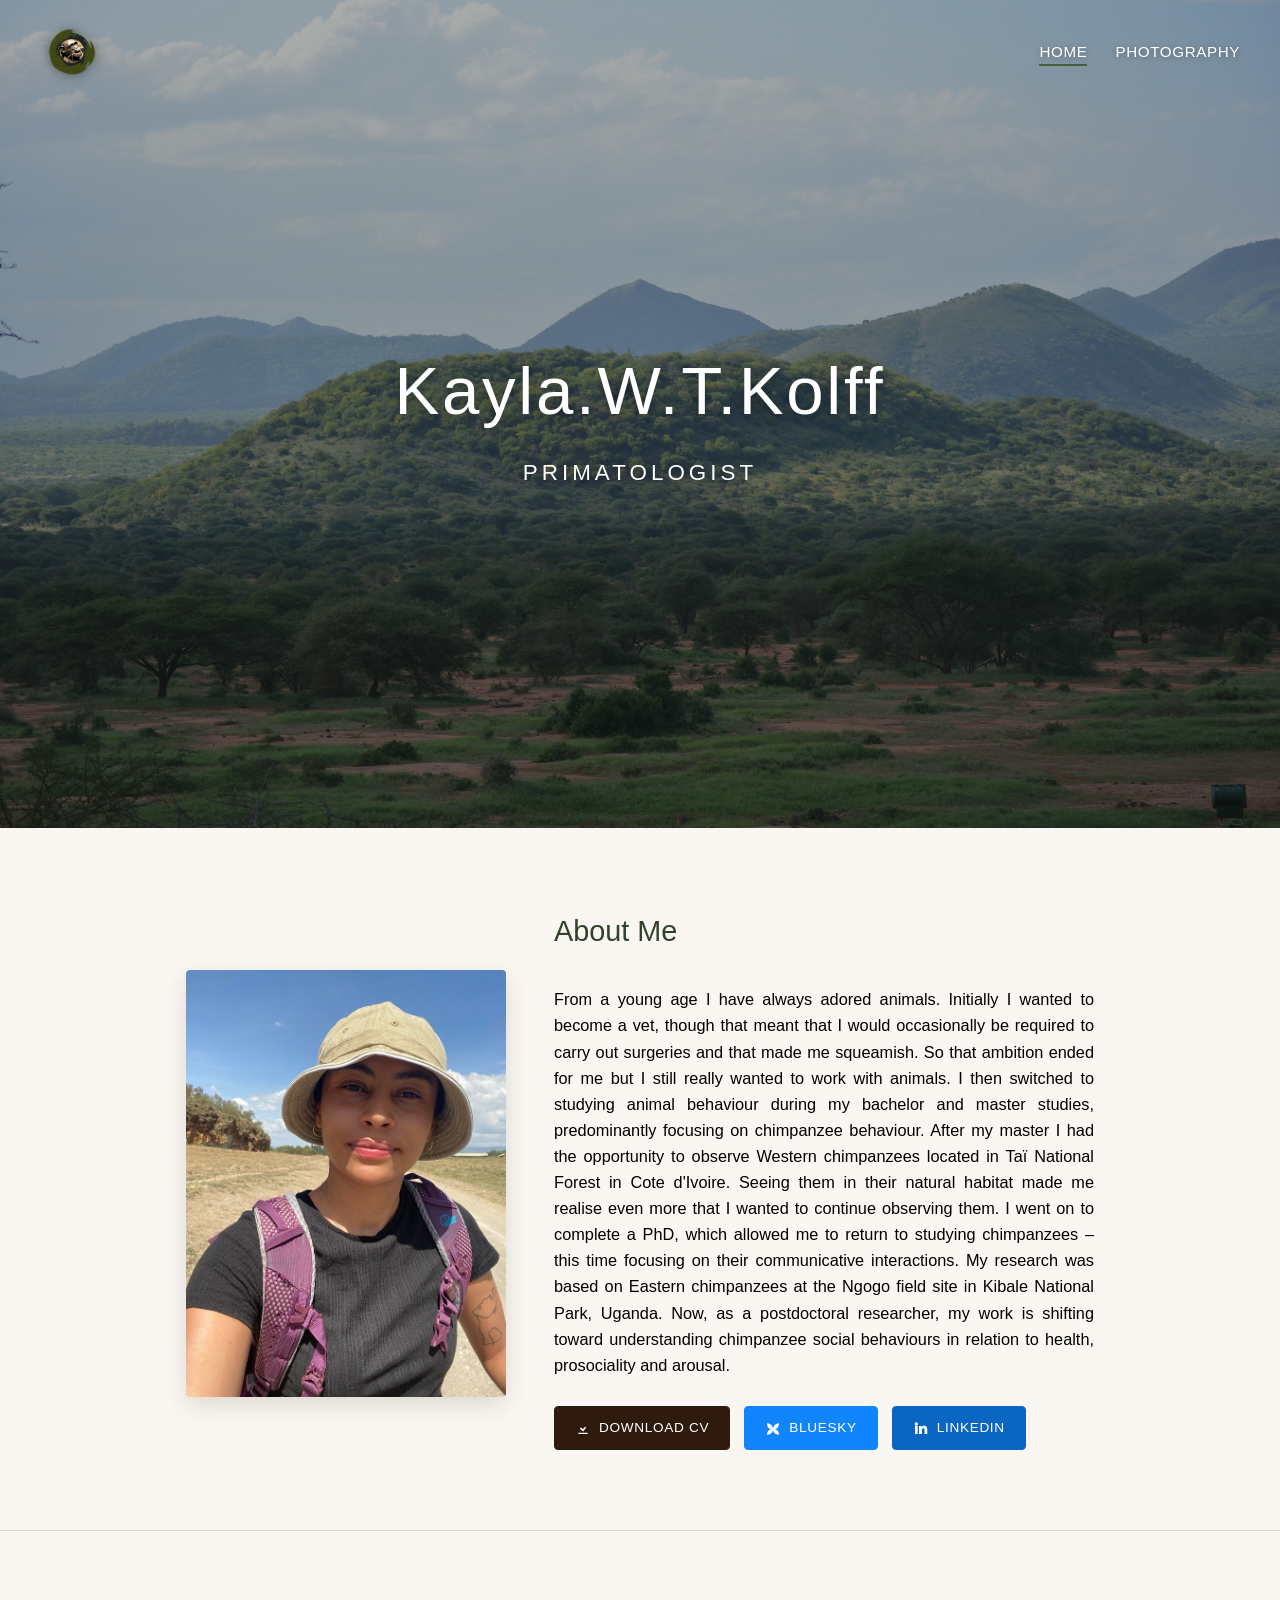
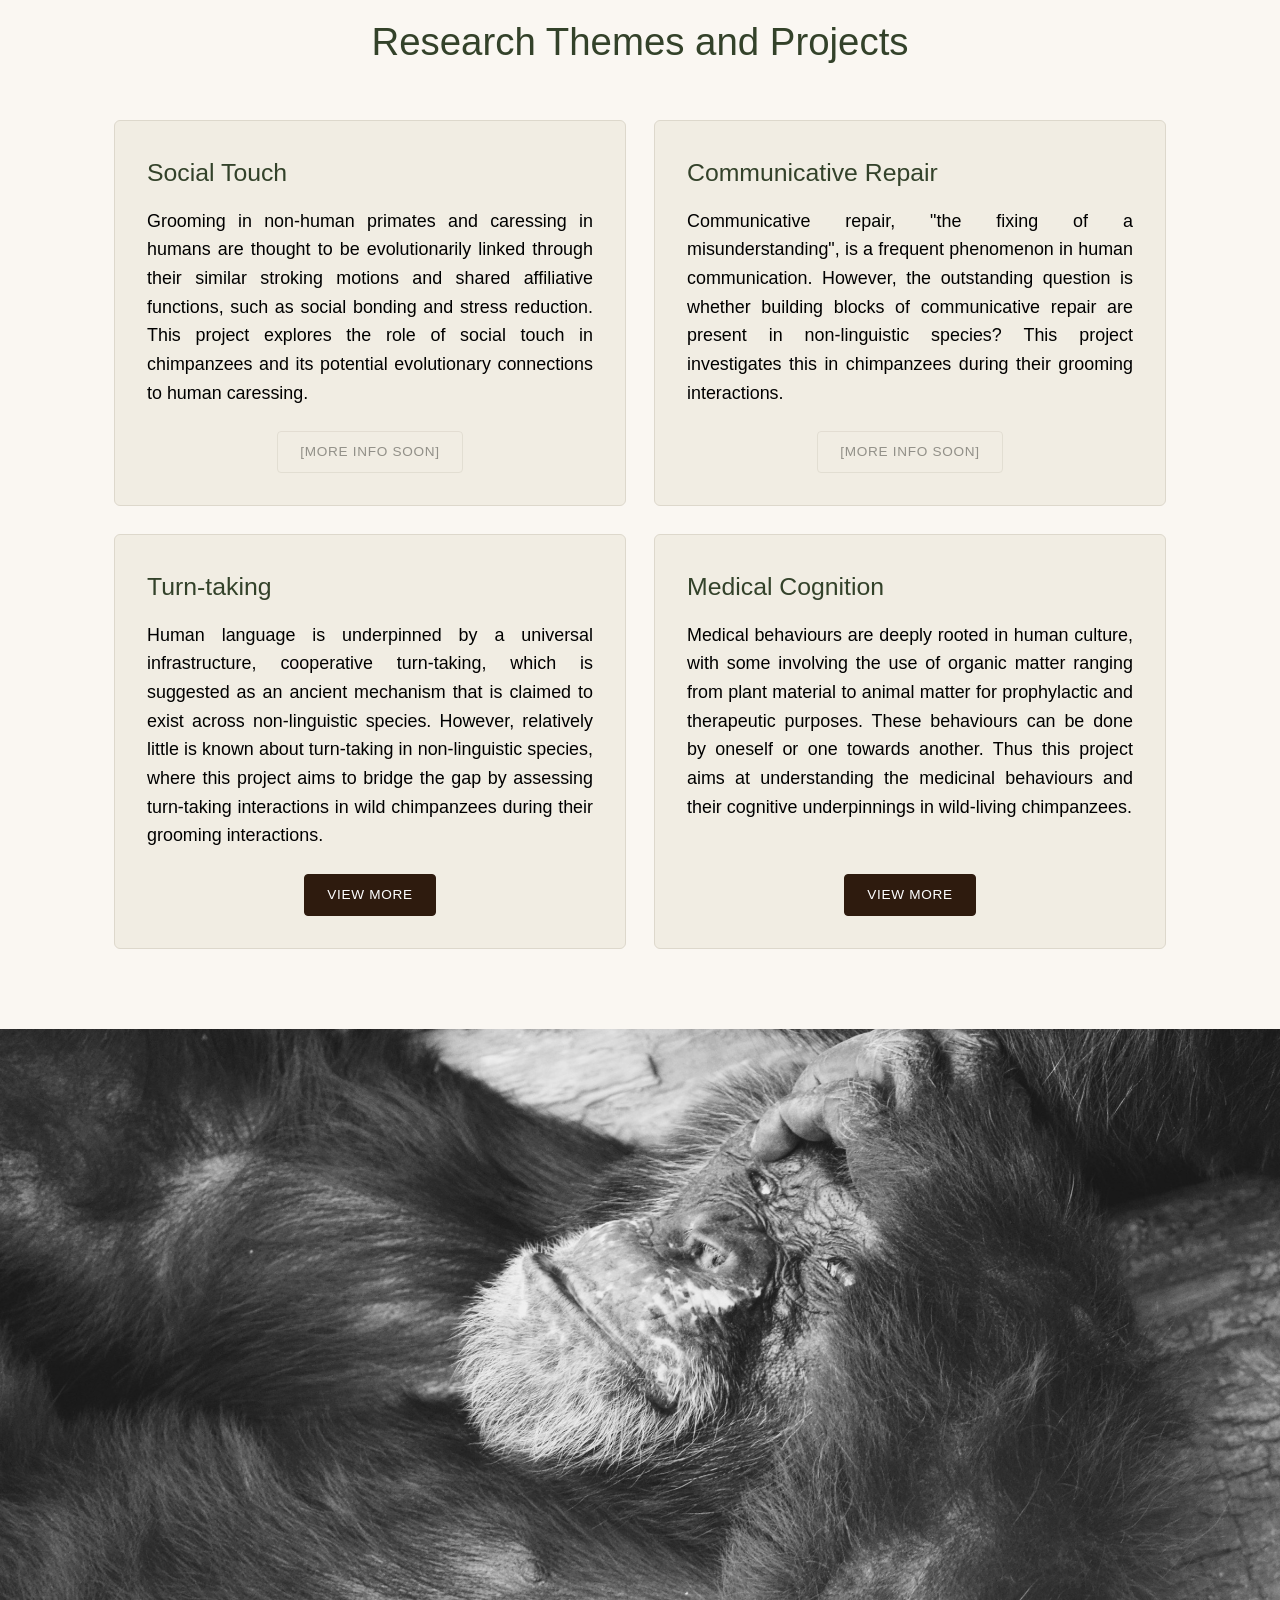
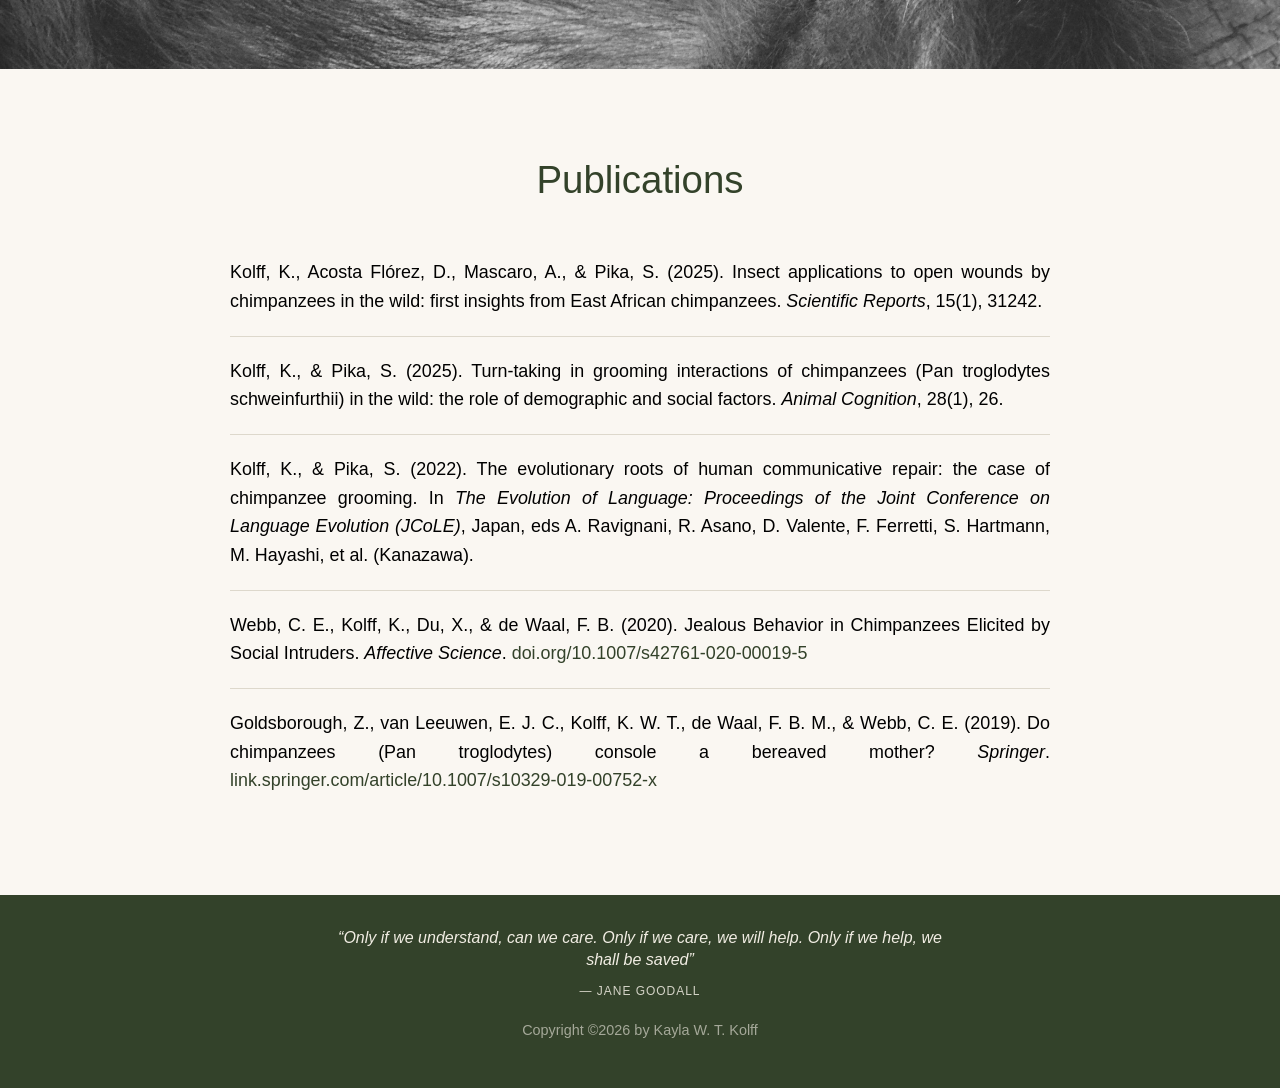
==== index.html @ 03370dca "Build full site: homepage, photography gallery" ====
<!DOCTYPE html>
<html lang="en">
<head>
  <meta charset="UTF-8">
  <meta name="viewport" content="width=device-width, initial-scale=1.0">
  <title>Kayla W. T. Kolff | Primatologist</title>
  <link rel="stylesheet" href="css/style.css">
</head>
<body>

  <nav class="site-nav">
    <div class="container">
      <a href="index.html" class="nav-logo">
        <img src="images/logo.png" alt="Kayla W. T. Kolff logo">
      </a>
      <ul class="nav-links">
        <li><a href="index.html" class="active">Home</a></li>
        <li><a href="photography.html">Photography</a></li>
      </ul>
    </div>
  </nav>

  <!-- Cover -->
  <header class="cover">
    <div class="cover-content">
      <h1>Kayla.W.T.Kolff</h1>
      <p>Primatologist</p>
    </div>
  </header>

  <!-- About Me -->
  <section id="about">
    <div class="container about-grid">
      <h2 class="about-title">About Me</h2>
      <img src="images/portrait.jpg" alt="Portrait of Kayla W. T. Kolff">
      <div class="about-text">
        <p>
          From a young age I have always adored animals. Initially I wanted to become a vet,
          though that meant that I would occasionally be required to carry out surgeries and
          that made me squeamish. So that ambition ended for me but I still really wanted to
          work with animals. I then switched to studying animal behaviour during my bachelor
          and master studies, predominantly focusing on chimpanzee behaviour. After my master
          I had the opportunity to observe Western chimpanzees located in Taï National Forest
          in Cote d'Ivoire. Seeing them in their natural habitat made me realise even more that
          I wanted to continue observing them. I went on to complete a PhD, which allowed me to
          return to studying chimpanzees – this time focusing on their communicative
          interactions. My research was based on Eastern chimpanzees at the Ngogo field site in
          Kibale National Park, Uganda. Now, as a postdoctoral researcher, my work is shifting
          toward understanding chimpanzee social behaviours in relation to health, prosociality
          and arousal.
        </p>
        <div class="social-links">
          <a class="social-btn" href="files/KAYLA_KOLFF_CV.pdf" target="_blank" rel="noopener">
            <svg viewBox="0 0 24 24" aria-hidden="true"><path d="M12 3v10.586l3.293-3.293 1.414 1.414L12 17.414l-4.707-4.707 1.414-1.414L12 13.586V3zM5 19h14v2H5z"/></svg>
            Download CV
          </a>
          <a class="social-btn bluesky" href="https://bsky.app/profile/kaylakolff.bsky.social" target="_blank" rel="noopener">
            <svg viewBox="0 0 24 24" aria-hidden="true"><path d="M12 12c-1.5-4-5-7-9-7 0 5 2 8 6 9-4 1-6 4-6 8 4 0 7.5-2 9-6 1.5 4 5 6 9 6 0-4-2-7-6-8 4-1 6-4 6-9-4 0-7.5 3-9 7z"/></svg>
            Bluesky
          </a>
          <a class="social-btn linkedin" href="https://www.linkedin.com/in/dr-kayla-kolff-a83486139/" target="_blank" rel="noopener">
            <svg viewBox="0 0 24 24" aria-hidden="true"><path d="M4.98 3.5a2.5 2.5 0 1 1-.02 5 2.5 2.5 0 0 1 .02-5zM3 9h4v12H3zM9 9h3.8v1.7h.05c.53-1 1.83-2.05 3.77-2.05 4.03 0 4.78 2.65 4.78 6.1V21h-4v-5.6c0-1.34-.02-3.07-1.87-3.07-1.87 0-2.16 1.46-2.16 2.97V21H9z"/></svg>
            LinkedIn
          </a>
        </div>
      </div>
    </div>
  </section>

  <!-- Research Themes -->
  <section id="research">
    <div class="container">
      <h2 class="section-title">Research Themes and Projects</h2>
      <div class="themes-grid">

        <div class="theme-box">
          <h3>Social Touch</h3>
          <p>Grooming in non-human primates and caressing in humans are thought to be evolutionarily linked through their similar stroking motions and shared affiliative functions, such as social bonding and stress reduction. This project explores the role of social touch in chimpanzees and its potential evolutionary connections to human caressing.</p>
          <div class="theme-cta">
            <span class="theme-btn is-disabled">[more info soon]</span>
          </div>
        </div>

        <div class="theme-box">
          <h3>Communicative Repair</h3>
          <p>Communicative repair, "the fixing of a misunderstanding", is a frequent phenomenon in human communication. However, the outstanding question is whether building blocks of communicative repair are present in non-linguistic species? This project investigates this in chimpanzees during their grooming interactions.</p>
          <div class="theme-cta">
            <span class="theme-btn is-disabled">[more info soon]</span>
          </div>
        </div>

        <div class="theme-box">
          <h3>Turn-taking</h3>
          <p>Human language is underpinned by a universal infrastructure, cooperative turn-taking, which is suggested as an ancient mechanism that is claimed to exist across non-linguistic species. However, relatively little is known about turn-taking in non-linguistic species, where this project aims to bridge the gap by assessing turn-taking interactions in wild chimpanzees during their grooming interactions.</p>
          <div class="theme-cta">
            <a class="theme-btn" href="https://link.springer.com/article/10.1007/s10071-025-01940-7" target="_blank" rel="noopener">View More</a>
          </div>
        </div>

        <div class="theme-box">
          <h3>Medical Cognition</h3>
          <p>Medical behaviours are deeply rooted in human culture, with some involving the use of organic matter ranging from plant material to animal matter for prophylactic and therapeutic purposes. These behaviours can be done by oneself or one towards another. Thus this project aims at understanding the medicinal behaviours and their cognitive underpinnings in wild-living chimpanzees.</p>
          <div class="theme-cta">
            <a class="theme-btn" href="https://www.nature.com/articles/s41598-025-16582-5" target="_blank" rel="noopener">View More</a>
          </div>
        </div>

      </div>
    </div>
  </section>

  <!-- Image Banner -->
  <section class="image-banner">
    <img src="images/field-photo.jpg" alt="Kayla W. T. Kolff in the field">
  </section>

  <!-- Publications -->
  <section id="publications">
    <div class="container">
      <h2 class="section-title">Publications</h2>
      <ul class="publications-list">
        <li>Kolff, K., Acosta Flórez, D., Mascaro, A., &amp; Pika, S. (2025). Insect applications to open wounds by chimpanzees in the wild: first insights from East African chimpanzees. <em>Scientific Reports</em>, 15(1), 31242.</li>
        <li>Kolff, K., &amp; Pika, S. (2025). Turn-taking in grooming interactions of chimpanzees (Pan troglodytes schweinfurthii) in the wild: the role of demographic and social factors. <em>Animal Cognition</em>, 28(1), 26.</li>
        <li>Kolff, K., &amp; Pika, S. (2022). The evolutionary roots of human communicative repair: the case of chimpanzee grooming. In <em>The Evolution of Language: Proceedings of the Joint Conference on Language Evolution (JCoLE)</em>, Japan, eds A. Ravignani, R. Asano, D. Valente, F. Ferretti, S. Hartmann, M. Hayashi, et al. (Kanazawa).</li>
        <li>Webb, C. E., Kolff, K., Du, X., &amp; de Waal, F. B. (2020). Jealous Behavior in Chimpanzees Elicited by Social Intruders. <em>Affective Science</em>. <a href="https://doi.org/10.1007/s42761-020-00019-5" target="_blank" rel="noopener">doi.org/10.1007/s42761-020-00019-5</a></li>
        <li>Goldsborough, Z., van Leeuwen, E. J. C., Kolff, K. W. T., de Waal, F. B. M., &amp; Webb, C. E. (2019). Do chimpanzees (Pan troglodytes) console a bereaved mother? <em>Springer</em>. <a href="https://link.springer.com/article/10.1007/s10329-019-00752-x" target="_blank" rel="noopener">link.springer.com/article/10.1007/s10329-019-00752-x</a></li>
      </ul>
    </div>
  </section>

  <footer class="site-footer">
    <blockquote>
      &ldquo;Only if we understand, can we care. Only if we care, we will help. Only if we help, we shall be saved&rdquo;
    </blockquote>
    <cite>&mdash; Jane Goodall</cite>
    <p class="copyright">Copyright &copy;2026 by Kayla W. T. Kolff</p>
  </footer>

  <script src="js/main.js"></script>
</body>
</html>
---- css/style.css ----
/* ===== Base ===== */
:root {
  --color-bg: #faf7f2;
  --color-text: #2b2a26;
  --color-muted: #6b6a63;
  --color-accent: #4a5d3a;
  --color-accent-dark: #33422a;
  --color-line: #ddd8cc;
  --color-box-bg: #f1ede3;
  --color-brown: #2e1b0e;
  --color-brown-dark: #1c110a;
  --font-heading: "Futura", "Century Gothic", "Trebuchet MS", Arial, sans-serif;
  --font-body: "Helvetica Neue", Helvetica, Arial, sans-serif;
  --max-width: 1100px;
}

* {
  box-sizing: border-box;
}

html {
  scroll-behavior: smooth;
}

body {
  margin: 0;
  font-family: var(--font-body);
  color: var(--color-text);
  background: var(--color-bg);
  line-height: 1.6;
}

img {
  max-width: 100%;
  display: block;
}

a {
  color: var(--color-accent-dark);
  text-decoration: none;
}

a:hover {
  text-decoration: underline;
}

.container {
  max-width: var(--max-width);
  margin: 0 auto;
  padding: 0 24px;
}

/* ===== Navigation ===== */
.site-nav {
  position: fixed;
  top: 0;
  left: 0;
  right: 0;
  z-index: 100;
  background: transparent;
  border-bottom: 1px solid transparent;
  transition: background-color 0.25s ease, border-color 0.25s ease;
}

.site-nav.solid {
  background: rgba(250, 247, 242, 0.92);
  backdrop-filter: blur(6px);
  border-bottom-color: var(--color-line);
}

.site-nav .container {
  display: flex;
  align-items: center;
  justify-content: space-between;
  max-width: none;
  padding: 20px 40px;
}

.nav-logo {
  display: flex;
  align-items: center;
}

.nav-logo img {
  height: 64px;
  width: auto;
  filter: drop-shadow(0 1px 6px rgba(0, 0, 0, 0.35));
}

.site-nav .nav-links {
  list-style: none;
  display: flex;
  gap: 28px;
  margin: 0;
  padding: 0;
}

.site-nav .nav-links a {
  color: #fff;
  font-size: 0.95rem;
  letter-spacing: 0.04em;
  text-transform: uppercase;
  padding-bottom: 4px;
  border-bottom: 2px solid transparent;
  text-shadow: 0 1px 6px rgba(0, 0, 0, 0.35);
  transition: color 0.25s ease;
}

.site-nav.solid .nav-links a {
  color: var(--color-text);
  text-shadow: none;
}

.site-nav .nav-links a:hover,
.site-nav .nav-links a.active {
  border-bottom-color: var(--color-accent);
  text-decoration: none;
}

/* ===== Cover ===== */
.cover {
  position: relative;
  height: 92vh;
  min-height: 480px;
  display: flex;
  align-items: center;
  justify-content: center;
  text-align: center;
  color: #fff;
  background: linear-gradient(rgba(20, 24, 16, 0.35), rgba(20, 24, 16, 0.45)),
    url("../images/cover.jpg") center center / cover no-repeat;
  background-color: #3c3b2f; /* fallback shown until cover.jpg is added */
}

.cover-content h1 {
  font-family: var(--font-heading);
  font-size: clamp(2.2rem, 6vw, 4.2rem);
  font-weight: 400;
  letter-spacing: 0.04em;
  margin: 0;
  text-shadow: 0 2px 12px rgba(0, 0, 0, 0.35);
  opacity: 0;
  animation: coverReveal 1.2s cubic-bezier(0.16, 1, 0.3, 1) 0.3s forwards;
}

.cover-content p {
  margin: 10px 0 0;
  font-size: clamp(1rem, 2.2vw, 1.4rem);
  letter-spacing: 0.18em;
  text-transform: uppercase;
  font-weight: 300;
  text-shadow: 0 2px 8px rgba(0, 0, 0, 0.35);
  opacity: 0;
  animation: coverReveal 1.2s cubic-bezier(0.16, 1, 0.3, 1) 0.75s forwards;
}

@keyframes coverReveal {
  from {
    opacity: 0;
  }
  to {
    opacity: 1;
  }
}

/* ===== Section spacing ===== */
section {
  padding: 80px 0;
}

section + section {
  border-top: 1px solid var(--color-line);
}

.section-title {
  font-family: var(--font-heading);
  font-size: 2.4rem;
  font-weight: 400;
  text-align: center;
  margin: 0 0 48px;
  color: var(--color-accent-dark);
}

/* ===== About ===== */
.about-grid {
  display: grid;
  grid-template-columns: 320px 540px;
  justify-content: center;
  column-gap: 48px;
  row-gap: 0;
}

.about-title {
  grid-column: 2;
  grid-row: 1;
  font-family: var(--font-heading);
  font-size: 1.8rem;
  font-weight: 400;
  margin: 0 0 16px;
  color: var(--color-accent-dark);
}

.about-grid img {
  grid-column: 1;
  grid-row: 2;
  width: 100%;
  align-self: start;
  border-radius: 4px;
  box-shadow: 0 8px 24px rgba(0, 0, 0, 0.12);
}

.about-text {
  grid-column: 2;
  grid-row: 2;
  align-self: start;
}

.about-text p {
  color: #000;
  font-size: 1.02rem;
  text-align: justify;
}

.social-links {
  display: flex;
  flex-wrap: wrap;
  gap: 14px;
  margin-top: 28px;
  align-self: start;
}

.social-btn {
  display: inline-flex;
  align-items: center;
  gap: 8px;
  padding: 10px 20px;
  border: 1px solid var(--color-brown);
  border-radius: 4px;
  background: var(--color-brown);
  color: #fff;
  font-family: var(--font-heading);
  font-size: 0.85rem;
  letter-spacing: 0.05em;
  text-transform: uppercase;
  white-space: nowrap;
  transition: background-color 0.15s ease, color 0.15s ease;
}

.social-btn svg {
  width: 16px;
  height: 16px;
  fill: currentColor;
  flex-shrink: 0;
}

.social-btn:hover {
  background: var(--color-brown-dark);
  border-color: var(--color-brown-dark);
  color: #fff;
  text-decoration: none;
}

.social-btn.bluesky {
  border-color: #1185fe;
  background: #1185fe;
}

.social-btn.bluesky:hover {
  background: #0d64bf;
  border-color: #0d64bf;
}

.social-btn.linkedin {
  border-color: #0a66c2;
  background: #0a66c2;
}

.social-btn.linkedin:hover {
  background: #084d92;
  border-color: #084d92;
}

@media (max-width: 720px) {
  .about-grid {
    grid-template-columns: 1fr;
  }
  .about-title,
  .about-grid img,
  .about-text {
    grid-column: 1;
    grid-row: auto;
  }
  .about-grid img {
    max-width: 280px;
    margin: 0 auto;
  }
}

/* ===== Research themes ===== */
.themes-grid {
  display: grid;
  grid-template-columns: repeat(2, 1fr);
  gap: 28px;
}

.theme-box {
  display: flex;
  flex-direction: column;
  background: var(--color-box-bg);
  border: 1px solid var(--color-line);
  border-radius: 6px;
  padding: 32px;
  transition: transform 0.15s ease, box-shadow 0.15s ease;
}

.theme-box:hover {
  transform: translateY(-3px);
  box-shadow: 0 10px 24px rgba(0, 0, 0, 0.08);
}

.theme-box h3 {
  font-family: var(--font-heading);
  font-size: 1.55rem;
  font-weight: 400;
  color: var(--color-accent-dark);
  margin: 0 0 14px;
}

.theme-box p {
  color: #000;
  margin: 0;
  font-size: 1.12rem;
  text-align: justify;
}

.theme-cta {
  margin-top: auto;
  padding-top: 24px;
  text-align: center;
}

.theme-btn {
  display: inline-block;
  padding: 9px 22px;
  border: 1px solid var(--color-brown);
  border-radius: 4px;
  background: var(--color-brown);
  color: #fff;
  font-family: var(--font-heading);
  font-size: 0.85rem;
  letter-spacing: 0.05em;
  text-transform: uppercase;
  transition: background-color 0.15s ease, border-color 0.15s ease;
}

.theme-btn:hover {
  background: var(--color-brown-dark);
  border-color: var(--color-brown-dark);
  color: #fff;
  text-decoration: none;
}

.theme-btn.is-disabled {
  background: transparent;
  border-color: var(--color-line);
  color: var(--color-muted);
  opacity: 0.7;
  cursor: default;
  pointer-events: none;
}

@media (max-width: 720px) {
  .themes-grid {
    grid-template-columns: 1fr;
  }
}

/* ===== Image Banner ===== */
.image-banner {
  padding: 0;
  border-top: none;
  background: var(--color-box-bg);
}

.image-banner + section {
  border-top: none;
}

.image-banner img {
  display: block;
  width: 100%;
  height: auto;
}

/* ===== Publications ===== */
.publications-list {
  list-style: none;
  margin: 0;
  padding: 0;
  max-width: 820px;
  margin: 0 auto;
}

.publications-list li {
  padding: 20px 0;
  border-bottom: 1px solid var(--color-line);
  color: #000;
  font-size: 1.12rem;
  text-align: justify;
}

.publications-list li:first-child {
  padding-top: 0;
}

.publications-list li:last-child {
  border-bottom: none;
}

.publications-list em {
  font-style: italic;
}

/* ===== Footer ===== */
.site-footer {
  background: var(--color-accent-dark);
  color: #f1ede3;
  text-align: center;
  padding: 32px 24px;
}

.site-footer blockquote {
  font-family: var(--font-heading);
  font-size: clamp(0.85rem, 1.4vw, 1rem);
  font-style: italic;
  max-width: 640px;
  margin: 0 auto 10px;
  line-height: 1.4;
}

.site-footer cite {
  display: block;
  font-style: normal;
  font-size: 0.75rem;
  letter-spacing: 0.08em;
  text-transform: uppercase;
  opacity: 0.85;
}

.site-footer .copyright {
  margin-top: 18px;
  font-size: 0.9rem;
  opacity: 0.6;
}

/* ===== Simple / placeholder pages ===== */
.page-hero {
  padding: 120px 24px 60px;
  text-align: center;
}

.page-hero h1 {
  font-family: var(--font-heading);
  font-weight: 400;
  font-size: 2.4rem;
  color: var(--color-accent-dark);
  margin-bottom: 12px;
}

.page-hero p {
  color: var(--color-muted);
}

.placeholder-note {
  max-width: 560px;
  margin: 0 auto 100px;
  text-align: center;
  color: var(--color-muted);
  font-size: 0.95rem;
  padding: 24px;
  border: 1px dashed var(--color-line);
  border-radius: 6px;
}

/* ===== Gallery ===== */
.gallery-grid {
  display: grid;
  grid-template-columns: repeat(3, 1fr);
  gap: 20px;
}

.gallery-item {
  display: block;
  width: 100%;
  aspect-ratio: 1 / 1;
  border-radius: 4px;
  overflow: hidden;
  background: var(--color-box-bg);
  user-select: none;
  -webkit-user-select: none;
}

.gallery-item img {
  width: 100%;
  height: 100%;
  object-fit: cover;
  object-position: center;
  pointer-events: none;
  user-select: none;
  -webkit-user-select: none;
  -webkit-user-drag: none;
  -webkit-touch-callout: none;
}

/* Shift the visible crop toward an edge for individual photos, e.g.
   <img class="crop-left" ...> to reveal more of the left side of the shot. */
.gallery-item img.crop-left { object-position: left center; }
.gallery-item img.crop-right { object-position: right center; }
.gallery-item img.crop-top { object-position: center top; }
.gallery-item img.crop-bottom { object-position: center bottom; }

@media (max-width: 720px) {
  .gallery-grid {
    grid-template-columns: repeat(2, 1fr);
    gap: 12px;
  }
}
}
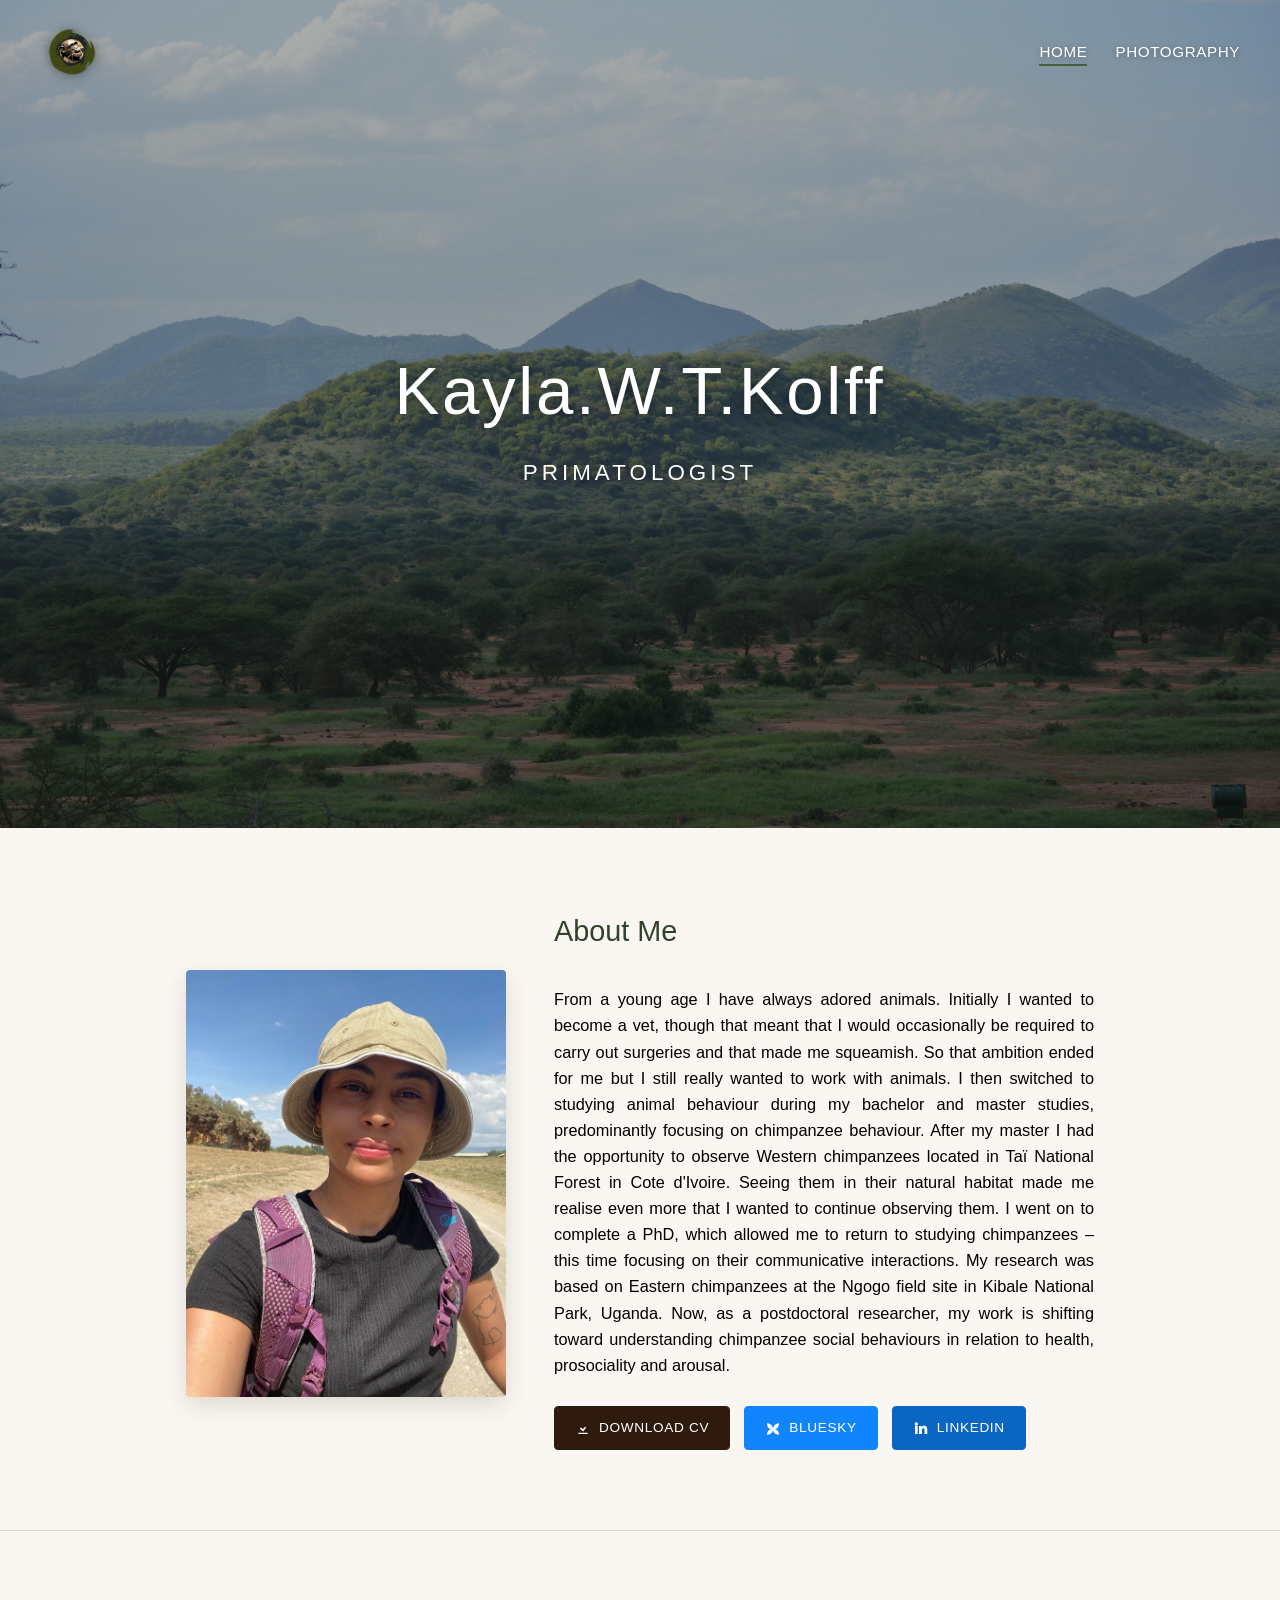
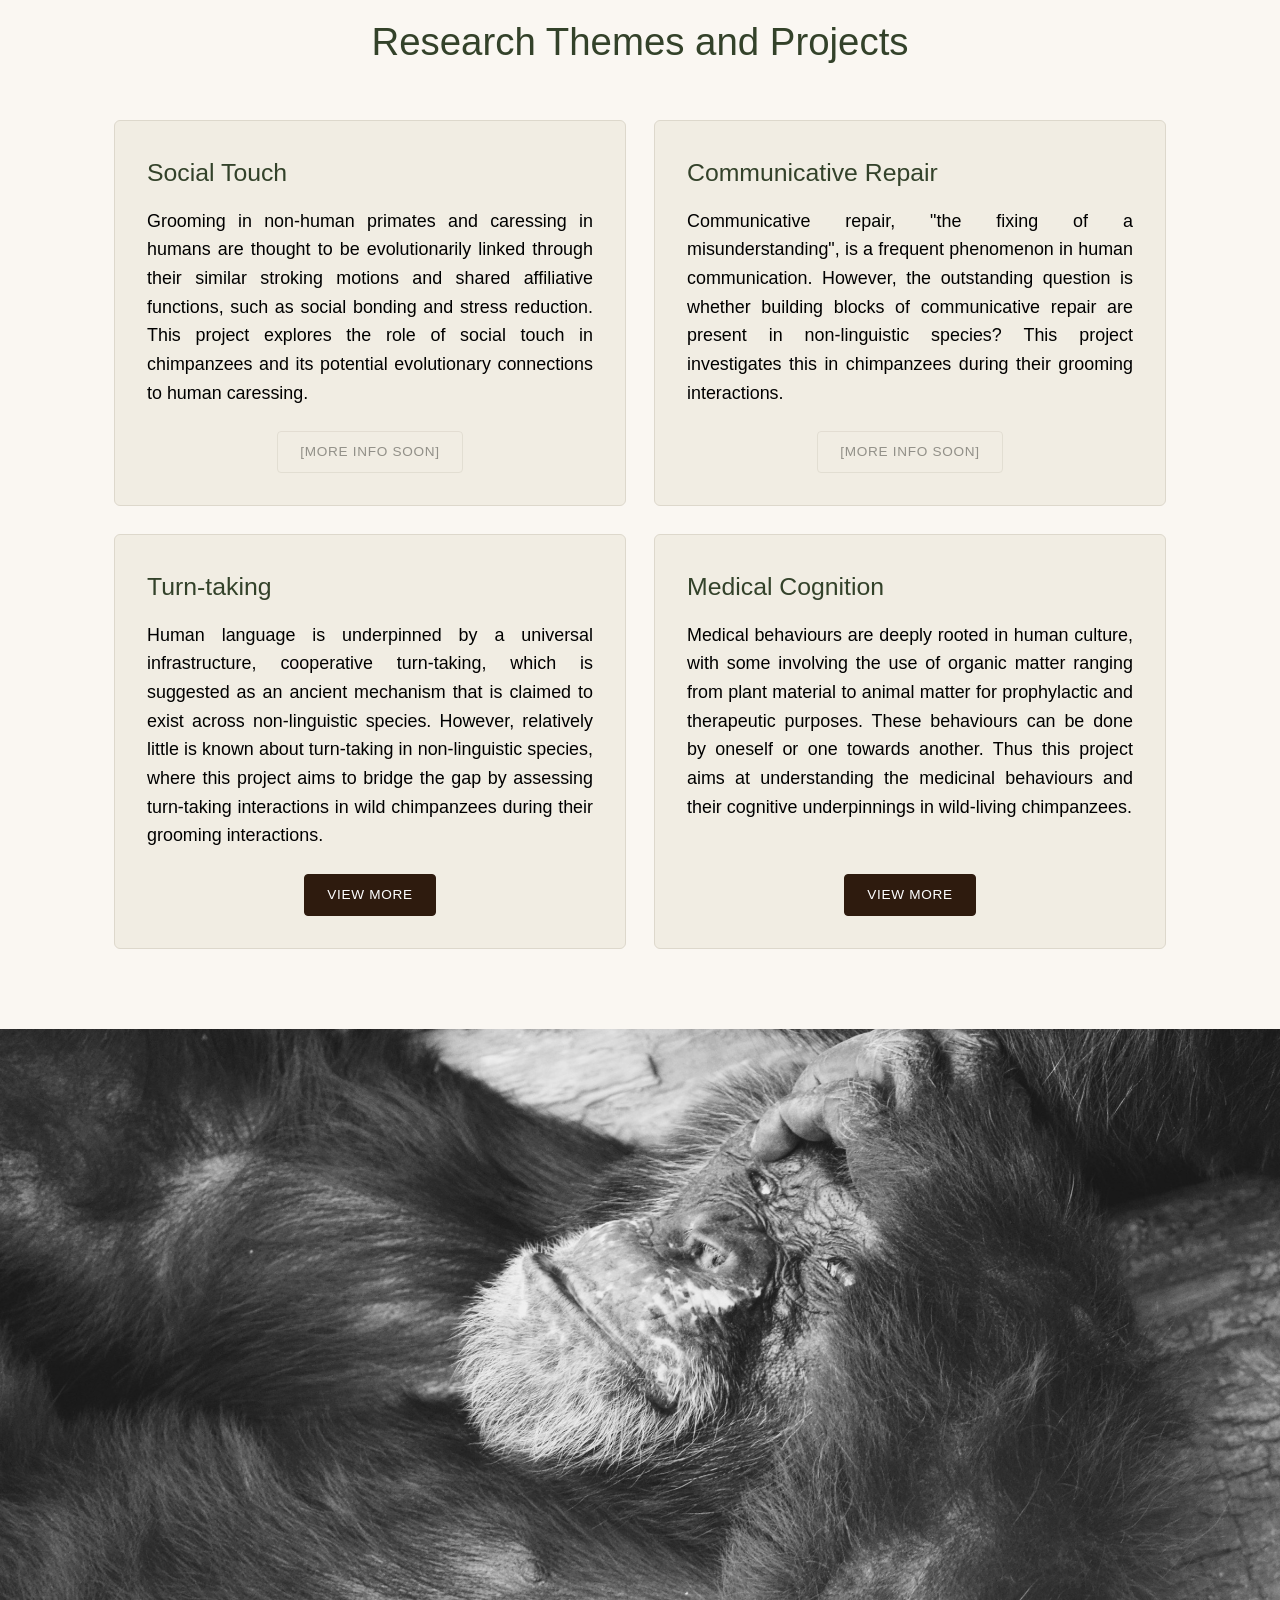
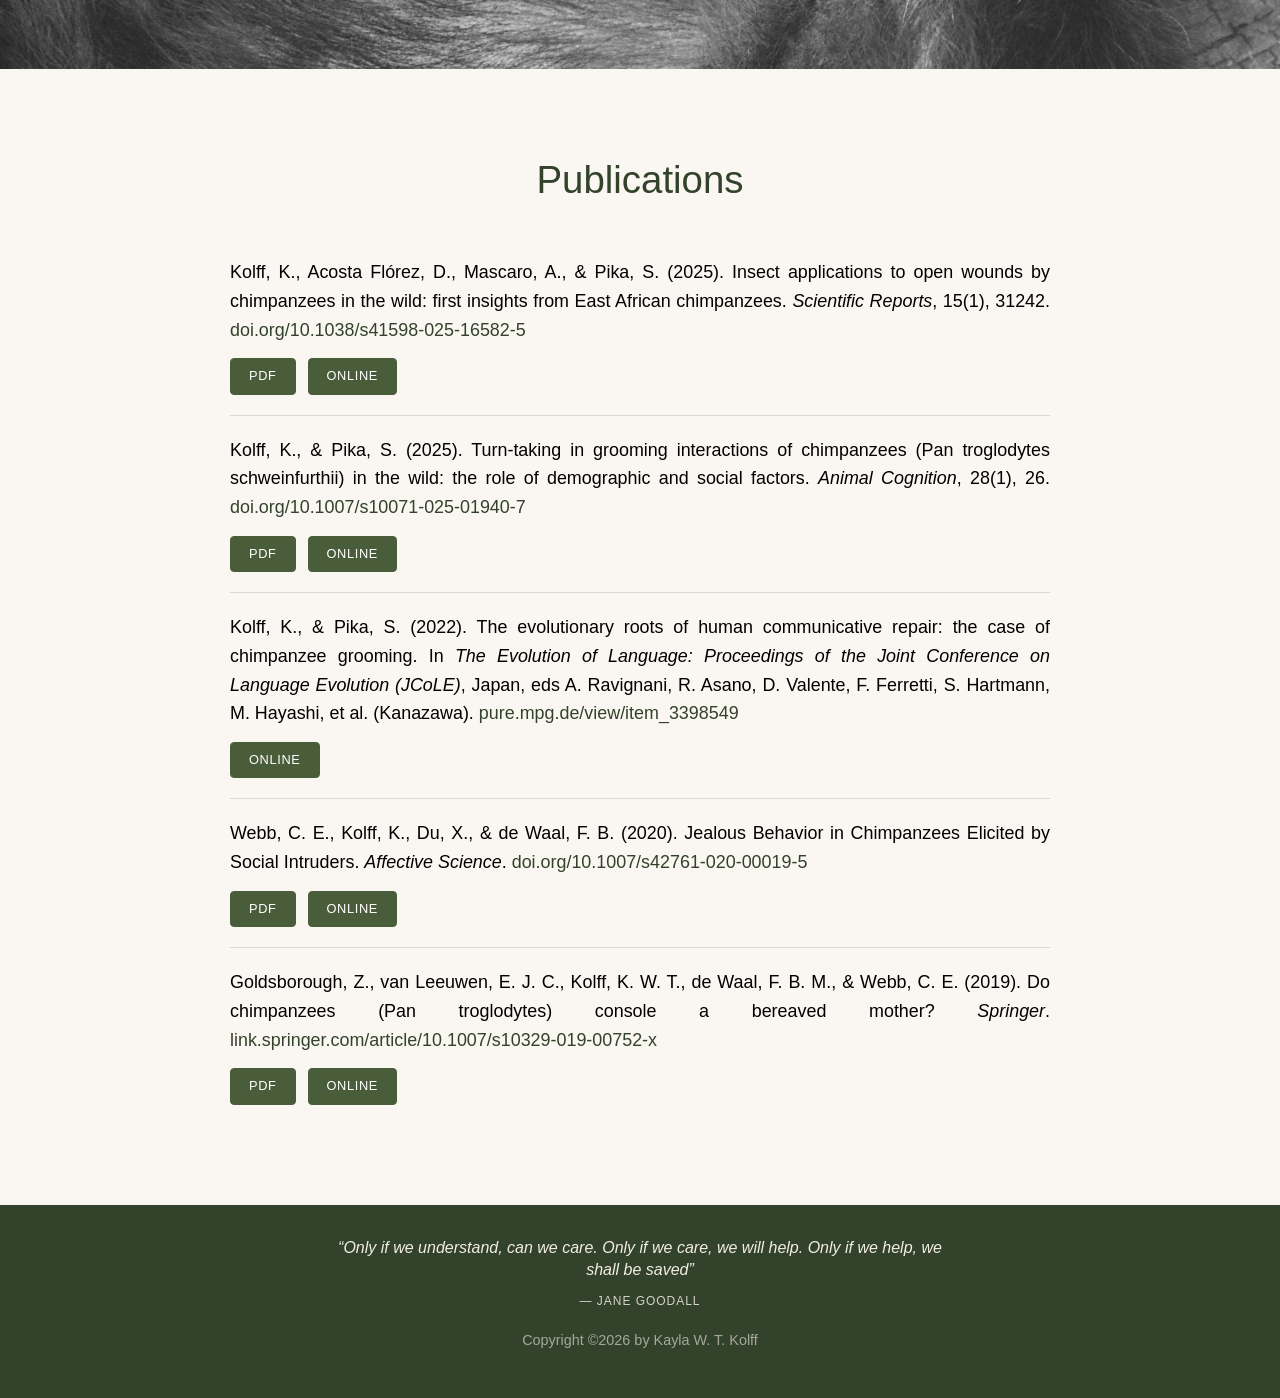
==== commit d2ab6548: "first commit" ====
--- a/index.html
+++ b/index.html
@@ -119,11 +119,40 @@
     <div class="container">
       <h2 class="section-title">Publications</h2>
       <ul class="publications-list">
-        <li>Kolff, K., Acosta Flórez, D., Mascaro, A., &amp; Pika, S. (2025). Insect applications to open wounds by chimpanzees in the wild: first insights from East African chimpanzees. <em>Scientific Reports</em>, 15(1), 31242.</li>
-        <li>Kolff, K., &amp; Pika, S. (2025). Turn-taking in grooming interactions of chimpanzees (Pan troglodytes schweinfurthii) in the wild: the role of demographic and social factors. <em>Animal Cognition</em>, 28(1), 26.</li>
-        <li>Kolff, K., &amp; Pika, S. (2022). The evolutionary roots of human communicative repair: the case of chimpanzee grooming. In <em>The Evolution of Language: Proceedings of the Joint Conference on Language Evolution (JCoLE)</em>, Japan, eds A. Ravignani, R. Asano, D. Valente, F. Ferretti, S. Hartmann, M. Hayashi, et al. (Kanazawa).</li>
-        <li>Webb, C. E., Kolff, K., Du, X., &amp; de Waal, F. B. (2020). Jealous Behavior in Chimpanzees Elicited by Social Intruders. <em>Affective Science</em>. <a href="https://doi.org/10.1007/s42761-020-00019-5" target="_blank" rel="noopener">doi.org/10.1007/s42761-020-00019-5</a></li>
-        <li>Goldsborough, Z., van Leeuwen, E. J. C., Kolff, K. W. T., de Waal, F. B. M., &amp; Webb, C. E. (2019). Do chimpanzees (Pan troglodytes) console a bereaved mother? <em>Springer</em>. <a href="https://link.springer.com/article/10.1007/s10329-019-00752-x" target="_blank" rel="noopener">link.springer.com/article/10.1007/s10329-019-00752-x</a></li>
+        <li>
+          <p class="pub-citation">Kolff, K., Acosta Flórez, D., Mascaro, A., &amp; Pika, S. (2025). Insect applications to open wounds by chimpanzees in the wild: first insights from East African chimpanzees. <em>Scientific Reports</em>, 15(1), 31242. <a href="https://doi.org/10.1038/s41598-025-16582-5" target="_blank" rel="noopener">doi.org/10.1038/s41598-025-16582-5</a></p>
+          <div class="pub-actions">
+            <a class="pub-btn pdf" href="files/publications/insect-applications-2025.pdf" target="_blank" rel="noopener">PDF</a>
+            <a class="pub-btn online" href="https://doi.org/10.1038/s41598-025-16582-5" target="_blank" rel="noopener">Online</a>
+          </div>
+        </li>
+        <li>
+          <p class="pub-citation">Kolff, K., &amp; Pika, S. (2025). Turn-taking in grooming interactions of chimpanzees (Pan troglodytes schweinfurthii) in the wild: the role of demographic and social factors. <em>Animal Cognition</em>, 28(1), 26. <a href="https://doi.org/10.1007/s10071-025-01940-7" target="_blank" rel="noopener">doi.org/10.1007/s10071-025-01940-7</a></p>
+          <div class="pub-actions">
+            <a class="pub-btn pdf" href="files/publications/turn-taking-2025.pdf" target="_blank" rel="noopener">PDF</a>
+            <a class="pub-btn online" href="https://doi.org/10.1007/s10071-025-01940-7" target="_blank" rel="noopener">Online</a>
+          </div>
+        </li>
+        <li>
+          <p class="pub-citation">Kolff, K., &amp; Pika, S. (2022). The evolutionary roots of human communicative repair: the case of chimpanzee grooming. In <em>The Evolution of Language: Proceedings of the Joint Conference on Language Evolution (JCoLE)</em>, Japan, eds A. Ravignani, R. Asano, D. Valente, F. Ferretti, S. Hartmann, M. Hayashi, et al. (Kanazawa). <a href="https://pure.mpg.de/view/item_3398549" target="_blank" rel="noopener">pure.mpg.de/view/item_3398549</a></p>
+          <div class="pub-actions">
+            <a class="pub-btn online" href="https://pure.mpg.de/view/item_3398549" target="_blank" rel="noopener">Online</a>
+          </div>
+        </li>
+        <li>
+          <p class="pub-citation">Webb, C. E., Kolff, K., Du, X., &amp; de Waal, F. B. (2020). Jealous Behavior in Chimpanzees Elicited by Social Intruders. <em>Affective Science</em>. <a href="https://doi.org/10.1007/s42761-020-00019-5" target="_blank" rel="noopener">doi.org/10.1007/s42761-020-00019-5</a></p>
+          <div class="pub-actions">
+            <a class="pub-btn pdf" href="files/publications/jealous-behaviour-2020.pdf" target="_blank" rel="noopener">PDF</a>
+            <a class="pub-btn online" href="https://doi.org/10.1007/s42761-020-00019-5" target="_blank" rel="noopener">Online</a>
+          </div>
+        </li>
+        <li>
+          <p class="pub-citation">Goldsborough, Z., van Leeuwen, E. J. C., Kolff, K. W. T., de Waal, F. B. M., &amp; Webb, C. E. (2019). Do chimpanzees (Pan troglodytes) console a bereaved mother? <em>Springer</em>. <a href="https://link.springer.com/article/10.1007/s10329-019-00752-x" target="_blank" rel="noopener">link.springer.com/article/10.1007/s10329-019-00752-x</a></p>
+          <div class="pub-actions">
+            <a class="pub-btn pdf" href="files/publications/consolation-2019.pdf" target="_blank" rel="noopener">PDF</a>
+            <a class="pub-btn online" href="https://link.springer.com/article/10.1007/s10329-019-00752-x" target="_blank" rel="noopener">Online</a>
+          </div>
+        </li>
       </ul>
     </div>
   </section>
--- a/css/style.css
+++ b/css/style.css
@@ -404,21 +404,71 @@
 .publications-list li {
   padding: 20px 0;
   border-bottom: 1px solid var(--color-line);
+}
+
+.publications-list li:first-child {
+  padding-top: 0;
+}
+
+.publications-list li:last-child {
+  border-bottom: none;
+}
+
+.publications-list em {
+  font-style: italic;
+}
+
+.pub-citation {
+  margin: 0 0 14px;
   color: #000;
   font-size: 1.12rem;
   text-align: justify;
 }
 
-.publications-list li:first-child {
-  padding-top: 0;
-}
-
-.publications-list li:last-child {
-  border-bottom: none;
-}
-
-.publications-list em {
-  font-style: italic;
+.pub-actions {
+  display: flex;
+  gap: 12px;
+}
+
+.pub-btn {
+  display: inline-block;
+  padding: 7px 18px;
+  border: 1px solid var(--color-brown);
+  border-radius: 4px;
+  background: var(--color-brown);
+  color: #fff;
+  font-family: var(--font-heading);
+  font-size: 0.8rem;
+  letter-spacing: 0.05em;
+  text-transform: uppercase;
+  transition: background-color 0.15s ease, border-color 0.15s ease;
+}
+
+.pub-btn:hover {
+  background: var(--color-brown-dark);
+  border-color: var(--color-brown-dark);
+  color: #fff;
+  text-decoration: none;
+}
+
+.pub-btn.pdf {
+  border-color: var(--color-accent);
+  background: var(--color-accent);
+}
+
+.pub-btn.pdf:hover {
+  background: var(--color-accent-dark);
+  border-color: var(--color-accent-dark);
+}
+
+.pub-btn.online {
+  border-color: var(--color-accent);
+  background: var(--color-accent);
+}
+
+.pub-btn.online:hover {
+  background: var(--color-accent-dark);
+  border-color: var(--color-accent-dark);
 }
 
 /* ===== Footer ===== */
